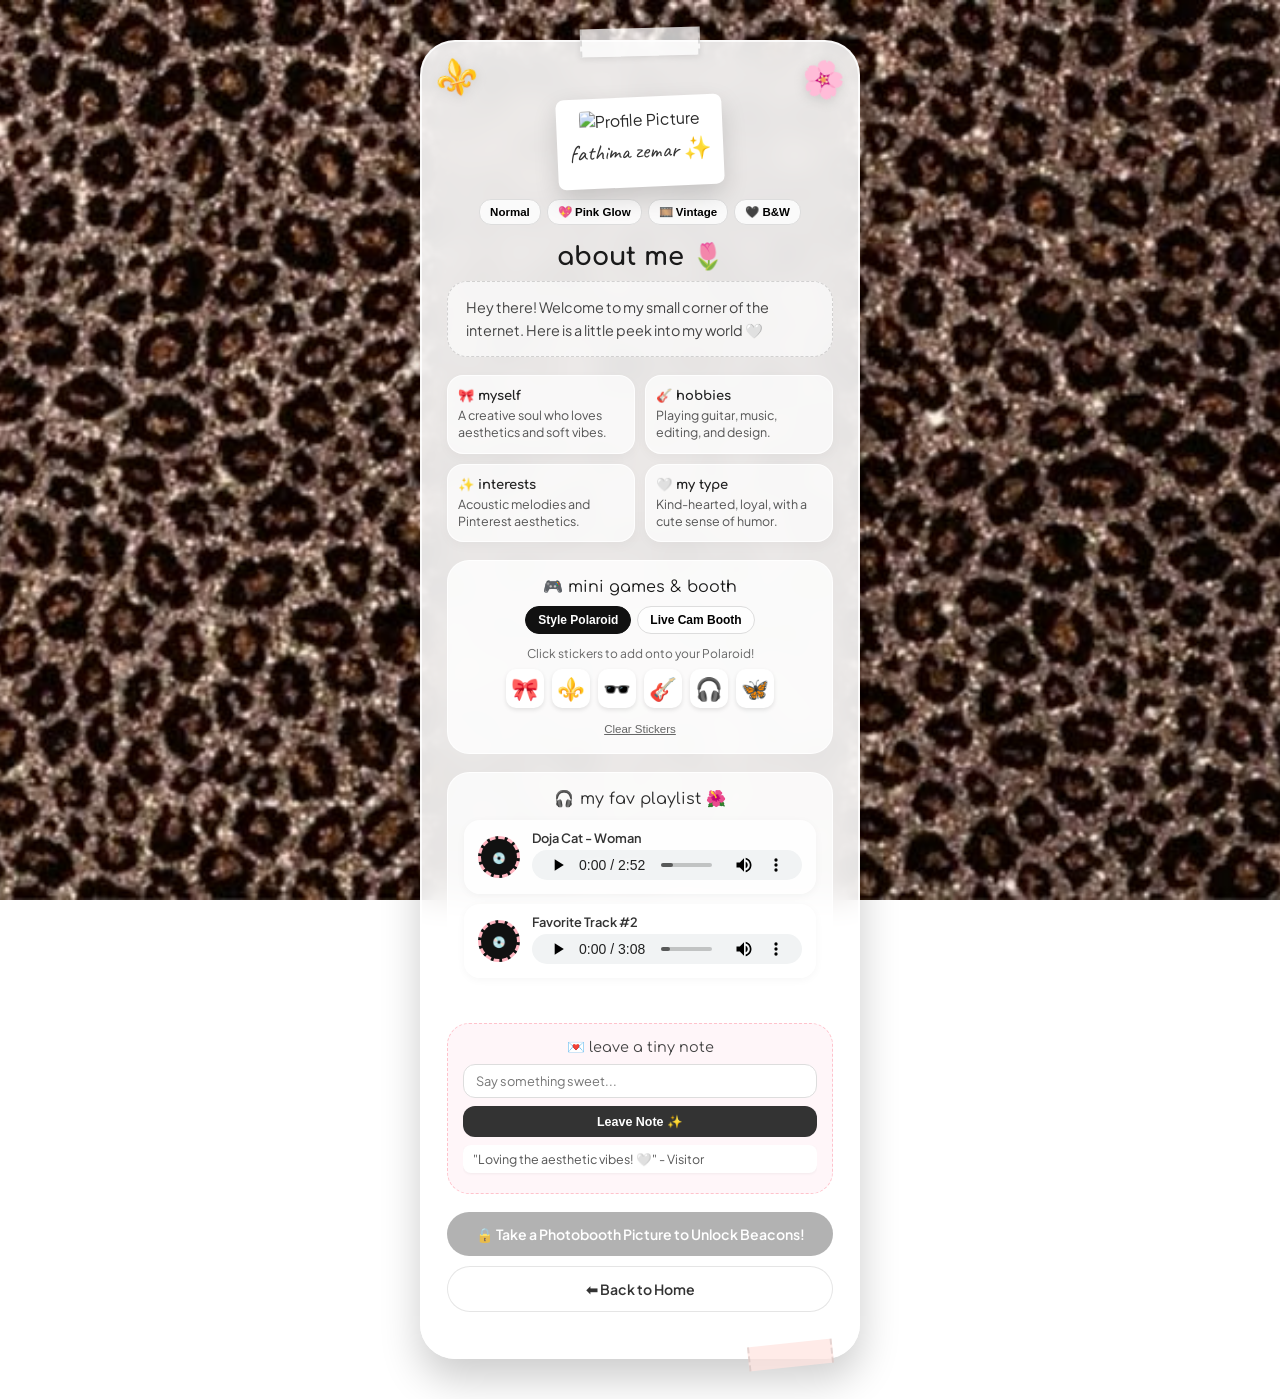
==== about.html @ 919bae2e "Update about.html" ====
<!DOCTYPE html>
<html lang="en">
<head>
  <meta charset="UTF-8">
  <meta name="viewport" content="width=device-width, initial-scale=1.0">
  <title>About Me - Fathima Zemar</title>
  <link rel="preconnect" href="https://fonts.googleapis.com">
  <link rel="preconnect" href="https://fonts.gstatic.com" crossorigin>
  <link href="https://fonts.googleapis.com/css2?family=Caveat:wght@600&family=Comfortaa:wght@700&family=Plus+Jakarta+Sans:wght@400;600&display=swap" rel="stylesheet">
  <style>
    * {
      box-sizing: border-box;
      margin: 0;
      padding: 0;
    }

    body {
      font-family: 'Plus Jakarta Sans', sans-serif;
      background: url('_3.jpg') no-repeat center center fixed;
      background-size: cover;
      color: #2b2b2b;
      display: flex;
      justify-content: center;
      align-items: center;
      min-height: 100vh;
      padding: 40px 20px;
    }

    /* Main Glass Card */
    .card {
      position: relative;
      background: rgba(255, 255, 255, 0.88);
      backdrop-filter: blur(16px);
      -webkit-backdrop-filter: blur(16px);
      padding: 45px 25px 35px;
      border-radius: 35px;
      max-width: 440px;
      width: 100%;
      border: 2px solid rgba(255, 255, 255, 0.8);
      box-shadow: 0 20px 40px rgba(0, 0, 0, 0.2);
      text-align: center;
    }

    /* Washi Tape Stickers */
    .tape-top {
      position: absolute;
      top: -14px;
      left: 50%;
      transform: translateX(-50%) rotate(-1.5deg);
      width: 120px;
      height: 28px;
      background: rgba(255, 255, 255, 0.75);
      border-left: 2px dashed rgba(0,0,0,0.12);
      border-right: 2px dashed rgba(0,0,0,0.12);
      box-shadow: 0 2px 6px rgba(0,0,0,0.08);
      z-index: 5;
    }

    .tape-corner {
      position: absolute;
      bottom: -10px;
      right: 25px;
      width: 85px;
      height: 24px;
      background: rgba(255, 228, 225, 0.75);
      transform: rotate(-6deg);
      border-left: 2px dashed rgba(0,0,0,0.1);
      border-right: 2px dashed rgba(0,0,0,0.1);
      z-index: 5;
    }

    /* Floating Lily Stickers */
    .flower-lily-topleft {
      position: absolute;
      top: 10px;
      left: 12px;
      font-size: 2.2rem;
      filter: drop-shadow(0 3px 6px rgba(0,0,0,0.12));
      transform: rotate(-15deg);
      animation: floatSlow 4s ease-in-out infinite;
    }

    .flower-lily-topright {
      position: absolute;
      top: 12px;
      right: 12px;
      font-size: 2.2rem;
      filter: drop-shadow(0 3px 6px rgba(0,0,0,0.12));
      transform: rotate(15deg);
      animation: floatSlow 4s ease-in-out infinite 2s;
    }

    @keyframes floatSlow {
      0%, 100% { transform: translateY(0) rotate(-15deg); }
      50% { transform: translateY(-5px) rotate(-10deg); }
    }

    /* Polaroid Booth Area */
    .polaroid-container {
      position: relative;
      display: inline-block;
      margin: 10px 0 12px;
    }

    .polaroid {
      background: #ffffff;
      padding: 12px 12px 22px 12px;
      border-radius: 8px;
      box-shadow: 0 10px 25px rgba(0, 0, 0, 0.15);
      transform: rotate(-2.5deg);
      display: inline-block;
      position: relative;
      user-select: none;
    }

    .polaroid img {
      width: 170px;
      height: 170px;
      object-fit: cover;
      border-radius: 4px;
      pointer-events: none;
      transition: filter 0.3s ease;
    }

    .filter-sepia img { filter: sepia(0.6) contrast(1.1); }
    .filter-pink img { filter: hue-rotate(300deg) saturate(1.4) brightness(1.05); }
    .filter-bw img { filter: grayscale(100%) contrast(1.2); }

    .polaroid-caption {
      font-family: 'Caveat', cursive;
      font-size: 1.4rem;
      color: #333;
      margin-top: 6px;
    }

    .sticker-overlay {
      position: absolute;
      font-size: 1.7rem;
      cursor: grab;
      user-select: none;
      z-index: 10;
      filter: drop-shadow(0 2px 5px rgba(0,0,0,0.2));
    }

    .booth-controls {
      display: flex;
      justify-content: center;
      gap: 6px;
      margin-bottom: 16px;
      flex-wrap: wrap;
    }

    .booth-btn {
      background: rgba(255, 255, 255, 0.8);
      border: 1px solid #ddd;
      padding: 5px 10px;
      border-radius: 12px;
      font-size: 0.72rem;
      font-weight: 600;
      cursor: pointer;
      transition: all 0.2s;
    }

    .booth-btn:hover {
      background: #fff;
      transform: translateY(-1px);
    }

    h1 {
      font-family: 'Comfortaa', cursive;
      font-size: 1.6rem;
      margin-bottom: 10px;
      color: #1a1a1a;
    }

    .letter-text {
      font-size: 0.9rem;
      line-height: 1.6;
      color: #444;
      background: rgba(255, 255, 255, 0.6);
      padding: 14px 18px;
      border-radius: 20px;
      margin-bottom: 18px;
      text-align: left;
      border: 1px dashed rgba(0, 0, 0, 0.15);
    }

    /* Personal Info Grid */
    .info-grid {
      display: grid;
      grid-template-columns: 1fr 1fr;
      gap: 10px;
      margin-bottom: 18px;
    }

    .info-box {
      background: rgba(255, 255, 255, 0.7);
      padding: 12px 10px;
      border-radius: 16px;
      border: 1px solid rgba(255, 255, 255, 0.9);
      text-align: left;
      box-shadow: 0 4px 12px rgba(0,0,0,0.03);
    }

    .info-box h3 {
      font-family: 'Comfortaa', cursive;
      font-size: 0.82rem;
      color: #222;
      margin-bottom: 4px;
    }

    .info-box p {
      font-size: 0.78rem;
      color: #555;
      line-height: 1.35;
    }

    /* Games Dashboard */
    .games-section {
      background: rgba(255, 255, 255, 0.8);
      padding: 16px;
      border-radius: 22px;
      border: 1px solid rgba(255, 255, 255, 0.9);
      margin-bottom: 18px;
    }

    .games-title {
      font-family: 'Comfortaa', cursive;
      font-size: 1rem;
      margin-bottom: 10px;
      color: #1a1a1a;
    }

    .tab-buttons {
      display: flex;
      justify-content: center;
      gap: 6px;
      margin-bottom: 12px;
    }

    .tab-btn {
      background: rgba(255, 255, 255, 0.9);
      border: 1px solid #ddd;
      padding: 6px 12px;
      border-radius: 18px;
      font-size: 0.75rem;
      font-weight: 600;
      cursor: pointer;
    }

    .tab-btn.active {
      background: #111;
      color: #fff;
      border-color: #111;
    }

    .game-tab {
      display: none;
    }

    .game-tab.active {
      display: block;
    }

    .sticker-palette {
      display: flex;
      justify-content: center;
      gap: 8px;
      flex-wrap: wrap;
      margin-bottom: 8px;
    }

    .palette-item {
      font-size: 1.4rem;
      background: #fff;
      padding: 5px;
      border-radius: 10px;
      cursor: pointer;
      box-shadow: 0 2px 4px rgba(0,0,0,0.1);
      transition: transform 0.2s;
    }

    .palette-item:hover { transform: scale(1.15); }

    .reset-btn {
      background: none;
      border: none;
      font-size: 0.72rem;
      color: #666;
      text-decoration: underline;
      cursor: pointer;
    }

    /* Live Photobooth Styles */
    .photobooth-box {
      text-align: center;
    }

    .camera-preview {
      width: 100%;
      max-width: 220px;
      height: 160px;
      background: #111;
      border-radius: 12px;
      object-fit: cover;
      margin: 0 auto 8px;
      display: block;
      transform: scaleX(-1); /* Mirror view */
    }

    .booth-action-btn {
      background: #111;
      color: #fff;
      border: none;
      padding: 6px 14px;
      border-radius: 15px;
      font-size: 0.75rem;
      font-weight: 600;
      cursor: pointer;
      margin-top: 4px;
      box-shadow: 0 2px 6px rgba(0,0,0,0.15);
    }

    .booth-action-btn:hover {
      background: #333;
    }

    /* Custom Spinning Vinyl Music Player */
    .music-section {
      background: rgba(255, 255, 255, 0.78);
      padding: 16px;
      border-radius: 22px;
      border: 1px solid rgba(255, 255, 255, 0.9);
      margin-bottom: 18px;
    }

    .music-header {
      font-family: 'Comfortaa', cursive;
      font-size: 1rem;
      margin-bottom: 12px;
      display: flex;
      align-items: center;
      justify-content: center;
      gap: 6px;
    }

    .player-card {
      display: flex;
      align-items: center;
      gap: 12px;
      background: rgba(255, 255, 255, 0.9);
      padding: 10px 14px;
      border-radius: 16px;
      margin-bottom: 10px;
      box-shadow: 0 2px 8px rgba(0,0,0,0.04);
    }

    .vinyl {
      width: 42px;
      height: 42px;
      background: #111;
      border-radius: 50%;
      border: 3px dashed #ffb6c1;
      display: flex;
      align-items: center;
      justify-content: center;
      font-size: 0.7rem;
      color: #fff;
      flex-shrink: 0;
    }

    .vinyl.spinning {
      animation: spinVinyl 3s linear infinite;
    }

    @keyframes spinVinyl {
      from { transform: rotate(0deg); }
      to { transform: rotate(360deg); }
    }

    .track-info {
      text-align: left;
      flex-grow: 1;
      overflow: hidden;
    }

    .track-info p {
      font-size: 0.8rem;
      font-weight: 600;
      color: #333;
      white-space: nowrap;
      overflow: hidden;
      text-overflow: ellipsis;
      margin-bottom: 4px;
    }

    audio {
      width: 100%;
      height: 30px;
    }

    /* Guestbook Section */
    .guestbook-section {
      background: rgba(255, 240, 245, 0.6);
      padding: 15px;
      border-radius: 22px;
      border: 1px dashed rgba(255, 182, 193, 0.8);
      margin-bottom: 18px;
      text-align: left;
    }

    .guestbook-title {
      font-family: 'Comfortaa', cursive;
      font-size: 0.9rem;
      margin-bottom: 8px;
      text-align: center;
      color: #444;
    }

    .guestbook-input {
      width: 100%;
      padding: 8px 12px;
      border-radius: 12px;
      border: 1px solid #ddd;
      font-family: 'Plus Jakarta Sans', sans-serif;
      font-size: 0.8rem;
      margin-bottom: 8px;
      background: #fff;
      outline: none;
    }

    .guestbook-submit {
      width: 100%;
      background: #333;
      color: #fff;
      border: none;
      padding: 8px;
      border-radius: 12px;
      font-size: 0.78rem;
      font-weight: 600;
      cursor: pointer;
    }

    .notes-wall {
      max-height: 80px;
      overflow-y: auto;
      margin-top: 8px;
      font-size: 0.78rem;
      color: #555;
    }

    .note-item {
      background: #fff;
      padding: 6px 10px;
      border-radius: 8px;
      margin-bottom: 5px;
      box-shadow: 0 1px 3px rgba(0,0,0,0.05);
    }

    /* Navigation Buttons */
    .beacons-btn, .back-btn {
      display: block;
      width: 100%;
      padding: 13px;
      border-radius: 50px;
      font-weight: 600;
      text-decoration: none;
      font-size: 0.88rem;
      transition: all 0.3s ease;
      margin-bottom: 10px;
    }

    .beacons-btn.locked {
      background: #999;
      color: #fff;
      cursor: not-allowed;
      pointer-events: none;
      opacity: 0.75;
    }

    .beacons-btn.unlocked {
      background: #111;
      color: #fff;
      cursor: pointer;
      box-shadow: 0 6px 18px rgba(0,0,0,0.25);
      animation: pulseGlow 1.5s infinite alternate;
    }

    @keyframes pulseGlow {
      from { transform: scale(1); box-shadow: 0 6px 18px rgba(0,0,0,0.2); }
      to { transform: scale(1.02); box-shadow: 0 10px 25px rgba(255, 105, 180, 0.5); }
    }

    .back-btn {
      background: rgba(255, 255, 255, 0.85);
      color: #333;
      border: 1px solid rgba(0,0,0,0.1);
    }
  </style>
</head>
<body>

  <div class="card">
    <div class="tape-top"></div>
    <div class="tape-corner"></div>
    
    <span class="flower-lily-topleft">⚜️</span>
    <span class="flower-lily-topright">🌸</span>

    <!-- Polaroid Area -->
    <div class="polaroid-container" id="polaroidContainer">
      <div class="polaroid" id="polaroidFrame">
        <img src="3.jpg" alt="Profile Picture" id="profileImg">
        <div class="polaroid-caption">fathima zemar ✨</div>
      </div>
    </div>

    <!-- Photo Booth Filters -->
    <div class="booth-controls">
      <button class="booth-btn" onclick="setFilter('')">Normal</button>
      <button class="booth-btn" onclick="setFilter('filter-pink')">💖 Pink Glow</button>
      <button class="booth-btn" onclick="setFilter('filter-sepia')">🎞️ Vintage</button>
      <button class="booth-btn" onclick="setFilter('filter-bw')">🖤 B&W</button>
    </div>

    <h1>about me 🌷</h1>

    <div class="letter-text">
      <p>Hey there! Welcome to my small corner of the internet. Here is a little peek into my world 🤍</p>
    </div>

    <!-- Personal Info Grid -->
    <div class="info-grid">
      <div class="info-box">
        <h3>🎀 myself</h3>
        <p>A creative soul who loves aesthetics and soft vibes.</p>
      </div>
      <div class="info-box">
        <h3>🎸 hobbies</h3>
        <p>Playing guitar, music, editing, and design.</p>
      </div>
      <div class="info-box">
        <h3>✨ interests</h3>
        <p>Acoustic melodies and Pinterest aesthetics.</p>
      </div>
      <div class="info-box">
        <h3>🤍 my type</h3>
        <p>Kind-hearted, loyal, with a cute sense of humor.</p>
      </div>
    </div>

    <!-- Games & Interactive Corner -->
    <div class="games-section">
      <div class="games-title">🎮 mini games & booth</div>
      
      <div class="tab-buttons">
        <button class="tab-btn active" onclick="switchGame('tab1', this)">Style Polaroid</button>
        <button class="tab-btn" onclick="switchGame('tab2', this)">Live Cam Booth</button>
      </div>

      <!-- Tab 1: Sticker Decorator -->
      <div id="tab1" class="game-tab active">
        <p style="font-size:0.75rem; color:#666; margin-bottom:8px;">Click stickers to add onto your Polaroid!</p>
        <div class="sticker-palette">
          <span class="palette-item" onclick="addSticker('🎀')">🎀</span>
          <span class="palette-item" onclick="addSticker('⚜️')">⚜️</span>
          <span class="palette-item" onclick="addSticker('🕶️')">🕶️</span>
          <span class="palette-item" onclick="addSticker('🎸')">🎸</span>
          <span class="palette-item" onclick="addSticker('🎧')">🎧</span>
          <span class="palette-item" onclick="addSticker('🦋')">🦋</span>
        </div>
        <button class="reset-btn" onclick="clearStickers()">Clear Stickers</button>
      </div>

      <!-- Tab 2: Live Webcam Photo Booth (Unlocks Beacons on photo take!) -->
      <div id="tab2" class="game-tab">
        <div class="photobooth-box">
          <p style="font-size:0.75rem; color:#666; margin-bottom:6px;">Take your own photo to unlock Beacons! 📸</p>
          <video id="webcam" class="camera-preview" autoplay playsinline></video>
          <canvas id="snapshotCanvas" style="display:none;"></canvas>
          <button class="booth-action-btn" onclick="takeSnapshot()">Snap & Unlock Beacons! ✨</button>
          <p id="boothStatus" style="font-size:0.75rem; font-weight:600; color:#333; margin-top:5px;"></p>
        </div>
      </div>
    </div>

    <!-- Custom Vinyl Music Player -->
    <div class="music-section">
      <div class="music-header">
        <span>🎧</span> my fav playlist 🌺
      </div>

      <div class="player-card">
        <div class="vinyl" id="vinyl1">💿</div>
        <div class="track-info">
          <p>Doja Cat - Woman</p>
          <audio controls src="Doja Cat - Woman (Lyrics).mp3" onplay="spinRecord('vinyl1', true)" onpause="spinRecord('vinyl1', false)"></audio>
        </div>
      </div>

      <div class="player-card">
        <div class="vinyl" id="vinyl2">💿</div>
        <div class="track-info">
          <p>Favorite Track #2</p>
          <audio controls src="d61f-a7c3-4ff1-a3a3-bac43fb185ff.mp3" onplay="spinRecord('vinyl2', true)" onpause="spinRecord('vinyl2', false)"></audio>
        </div>
      </div>
    </div>

    <!-- Guestbook Note Wall -->
    <div class="guestbook-section">
      <div class="guestbook-title">💌 leave a tiny note</div>
      <input type="text" id="noteInput" class="guestbook-input" placeholder="Say something sweet..." maxlength="40">
      <button class="guestbook-submit" onclick="addNote()">Leave Note ✨</button>
      <div class="notes-wall" id="notesWall">
        <div class="note-item">"Loving the aesthetic vibes! 🤍" - Visitor</div>
      </div>
    </div>

    <!-- Beacons Button (Locked) -->
    <a href="#" id="beaconsBtn" class="beacons-btn locked" onclick="checkUnlock(event)">🔒 Take a Photobooth Picture to Unlock Beacons!</a>
    <a href="index.html" class="back-btn">⬅ Back to Home</a>
  </div>

  <script>
    let isUnlocked = false;

    // Filter Switcher
    function setFilter(className) {
      const frame = document.getElementById('polaroidFrame');
      frame.className = 'polaroid ' + className;
    }

    // Tab Switcher
    function switchGame(tabId, btn) {
      document.querySelectorAll('.game-tab').forEach(tab => tab.classList.remove('active'));
      document.querySelectorAll('.tab-btn').forEach(b => b.classList.remove('active'));
      document.getElementById(tabId).classList.add('active');
      btn.classList.add('active');

      // Turn on webcam when tab2 is clicked
      if (tabId === 'tab2') {
        initWebcam();
      }
    }

    // Polaroid Stickers
    function addSticker(emoji) {
      const container = document.getElementById('polaroidContainer');
      const sticker = document.createElement('div');
      sticker.className = 'sticker-overlay';
      sticker.innerText = emoji;
      sticker.style.top = (Math.random() * 90 + 10) + 'px';
      sticker.style.left = (Math.random() * 90 + 10) + 'px';
      container.appendChild(sticker);
    }

    function clearStickers() {
      document.querySelectorAll('.sticker-overlay').forEach(el => el.remove());
    }

    // Live Webcam Initialization
    function initWebcam() {
      const video = document.getElementById('webcam');
      if (navigator.mediaDevices && navigator.mediaDevices.getUserMedia) {
        navigator.mediaDevices.getUserMedia({ video: true })
          .then(stream => {
            video.srcObject = stream;
          })
          .catch(err => {
            console.log("Webcam access denied or unavailable:", err);
            document.getElementById('boothStatus').innerText = 'Camera access blocked or unavailable.';
          });
      }
    }

    // Take Snapshot, update Polaroid picture, download image, and unlock Beacons!
    function takeSnapshot() {
      const video = document.getElementById('webcam');
      const canvas = document.getElementById('snapshotCanvas');
      
      if (!video.srcObject) {
        alert('Please allow camera access to take a picture!');
        return;
      }

      canvas.width = video.videoWidth || 320;
      canvas.height = video.videoHeight || 240;
      const ctx = canvas.getContext('2d');
      
      // Flip horizontally to match mirror preview
      ctx.translate(canvas.width, 0);
      ctx.scale(-1, 1);
      ctx.drawImage(video, 0, 0, canvas.width, canvas.height);

      const dataURL = canvas.toDataURL('image/jpeg');
      
      // Update Polaroid image
      document.getElementById('profileImg').src = dataURL;
      
      // Automatically trigger file download for user
      const downloadLink = document.createElement('a');
      downloadLink.href = dataURL;
      downloadLink.download = 'fathima-photobooth.jpg';
      downloadLink.click();

      // Unlock Beacons
      isUnlocked = true;
      document.getElementById('boothStatus').innerText = '🎉 Photo saved & Beacons unlocked! ✨';
      unlockBeacons();
    }

    function unlockBeacons() {
      const btn = document.getElementById('beaconsBtn');
      btn.href = 'https://beacons.ai/pathumahh';
      btn.target = '_blank';
      btn.classList.remove('locked');
      btn.classList.add('unlocked');
      btn.innerHTML = 'Visit My Beacons 🔗✨';
    }

    function checkUnlock(event) {
      if (!isUnlocked) {
        event.preventDefault();
        alert('🌸 Oops! Take a picture in the Live Cam Booth first to unlock my Beacons profile!');
      }
    }

    // Vinyl Record Spin Effect
    function spinRecord(vinylId, isPlaying) {
      const vinyl = document.getElementById(vinylId);
      if (isPlaying) {
        vinyl.classList.add('spinning');
      } else {
        vinyl.classList.remove('spinning');
      }
    }

    // Guestbook Note Addition
    function addNote() {
      const input = document.getElementById('noteInput');
      const text = input.value.trim();
      if (!text) return;

      const wall = document.getElementById('notesWall');
      const note = document.createElement('div');
      note.className = 'note-item';
      note.innerText = `"${text}" - Visitor`;
      wall.prepend(note);
      input.value = '';
    }
  </script>

</body>
</html>
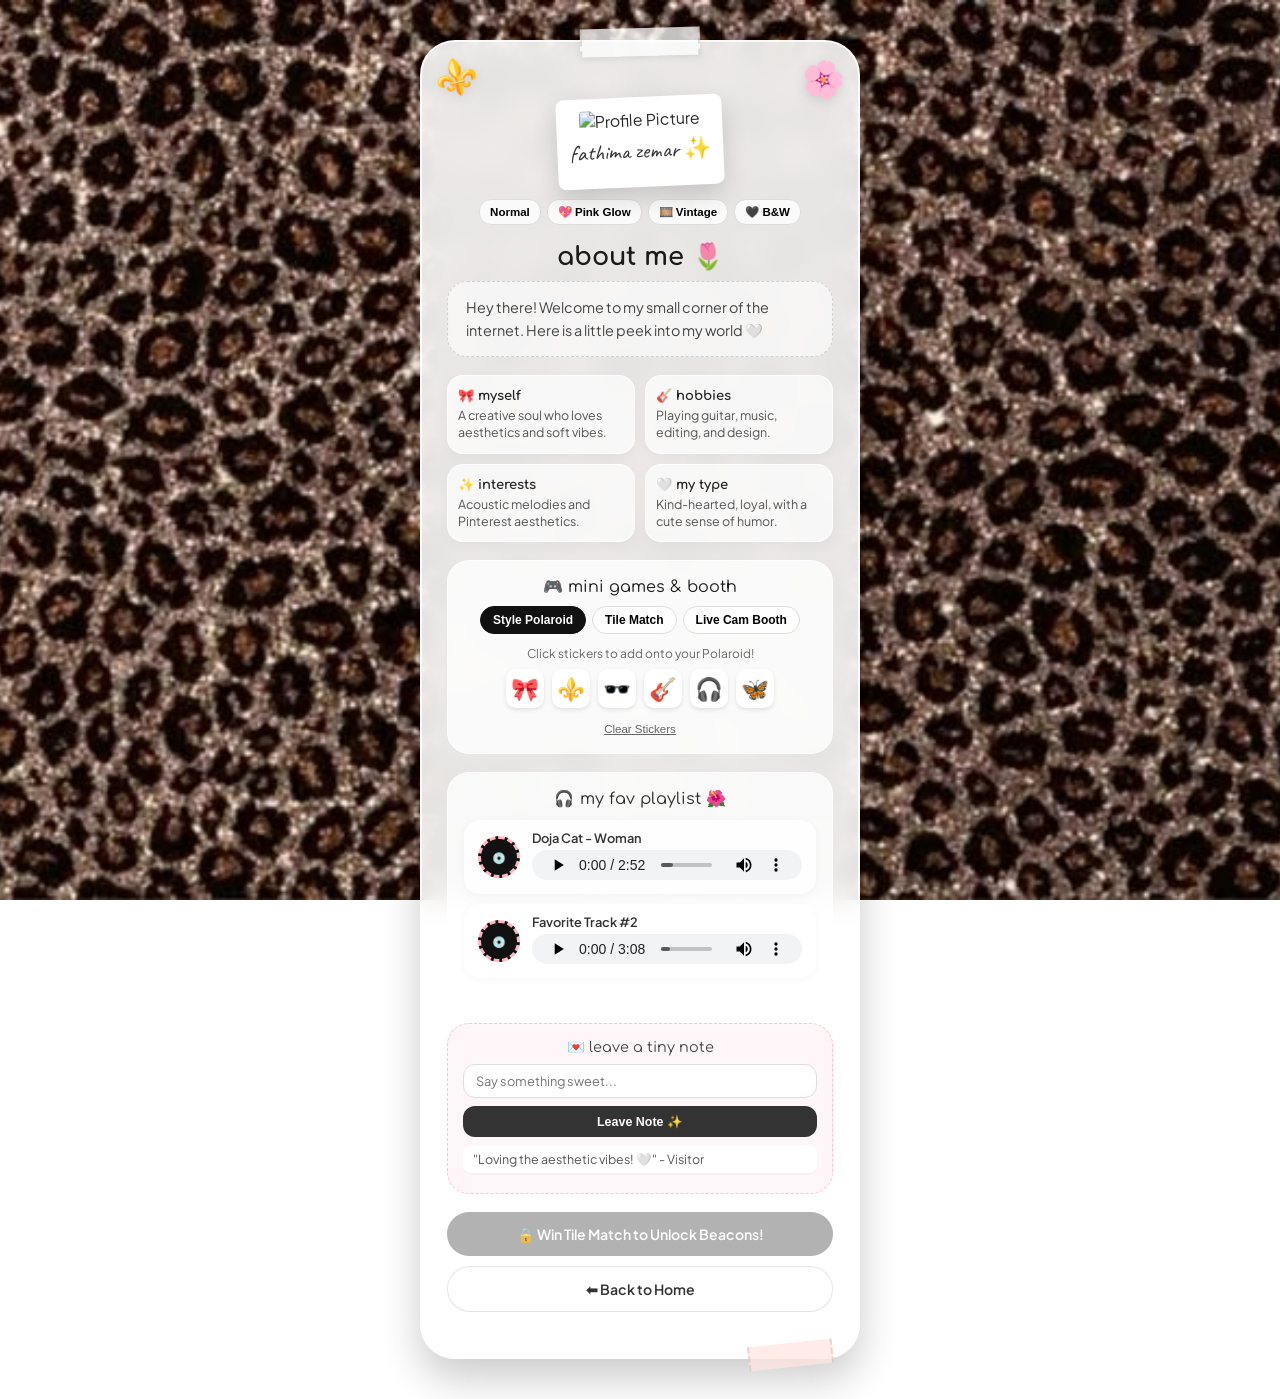
==== commit a2456bb4: "Update about.html" ====
--- a/about.html
+++ b/about.html
@@ -95,7 +95,7 @@
       50% { transform: translateY(-5px) rotate(-10deg); }
     }
 
-    /* Polaroid Booth Area */
+    /* Polaroid Area */
     .polaroid-container {
       position: relative;
       display: inline-block;
@@ -291,39 +291,60 @@
       cursor: pointer;
     }
 
-    /* Live Photobooth Styles */
+    /* Tile Match Game Grid */
+    .match-grid {
+      display: grid;
+      grid-template-columns: repeat(4, 1fr);
+      gap: 6px;
+      max-width: 240px;
+      margin: 0 auto 8px;
+    }
+
+    .tile {
+      aspect-ratio: 1;
+      background: #fff;
+      border-radius: 10px;
+      display: flex;
+      align-items: center;
+      justify-content: center;
+      font-size: 1.2rem;
+      cursor: pointer;
+      box-shadow: 0 2px 5px rgba(0,0,0,0.08);
+      user-select: none;
+    }
+
+    .tile.flipped { background: #fff0f3; }
+
+    /* Live Photobooth Styles (Optional) */
     .photobooth-box {
       text-align: center;
     }
 
     .camera-preview {
       width: 100%;
-      max-width: 220px;
-      height: 160px;
+      max-width: 200px;
+      height: 140px;
       background: #111;
       border-radius: 12px;
       object-fit: cover;
-      margin: 0 auto 8px;
+      margin: 0 auto 6px;
       display: block;
-      transform: scaleX(-1); /* Mirror view */
+      transform: scaleX(-1);
     }
 
     .booth-action-btn {
       background: #111;
       color: #fff;
       border: none;
-      padding: 6px 14px;
+      padding: 5px 12px;
       border-radius: 15px;
-      font-size: 0.75rem;
+      font-size: 0.72rem;
       font-weight: 600;
       cursor: pointer;
-      margin-top: 4px;
-      box-shadow: 0 2px 6px rgba(0,0,0,0.15);
-    }
-
-    .booth-action-btn:hover {
-      background: #333;
-    }
+      margin-top: 2px;
+    }
+
+    .booth-action-btn:hover { background: #333; }
 
     /* Custom Spinning Vinyl Music Player */
     .music-section {
@@ -515,7 +536,7 @@
       </div>
     </div>
 
-    <!-- Photo Booth Filters -->
+    <!-- Polaroid Booth Filters -->
     <div class="booth-controls">
       <button class="booth-btn" onclick="setFilter('')">Normal</button>
       <button class="booth-btn" onclick="setFilter('filter-pink')">💖 Pink Glow</button>
@@ -555,7 +576,8 @@
       
       <div class="tab-buttons">
         <button class="tab-btn active" onclick="switchGame('tab1', this)">Style Polaroid</button>
-        <button class="tab-btn" onclick="switchGame('tab2', this)">Live Cam Booth</button>
+        <button class="tab-btn" onclick="switchGame('tab2', this)">Tile Match</button>
+        <button class="tab-btn" onclick="switchGame('tab3', this)">Live Cam Booth</button>
       </div>
 
       <!-- Tab 1: Sticker Decorator -->
@@ -572,14 +594,21 @@
         <button class="reset-btn" onclick="clearStickers()">Clear Stickers</button>
       </div>
 
-      <!-- Tab 2: Live Webcam Photo Booth (Unlocks Beacons on photo take!) -->
+      <!-- Tab 2: Tile Match Game (Unlocks Beacons when won!) -->
       <div id="tab2" class="game-tab">
+        <p style="font-size:0.75rem; color:#666; margin-bottom:8px;">Win Tile Match to unlock Beacons! 🧩</p>
+        <div class="match-grid" id="matchGrid"></div>
+        <p id="gameStatus" style="font-size:0.78rem; font-weight:600; color:#333; margin-top:4px;"></p>
+      </div>
+
+      <!-- Tab 3: Live Webcam Photo Booth (Optional bonus!) -->
+      <div id="tab3" class="game-tab">
         <div class="photobooth-box">
-          <p style="font-size:0.75rem; color:#666; margin-bottom:6px;">Take your own photo to unlock Beacons! 📸</p>
+          <p style="font-size:0.75rem; color:#666; margin-bottom:6px;">Snap a photo & download it! 📸</p>
           <video id="webcam" class="camera-preview" autoplay playsinline></video>
           <canvas id="snapshotCanvas" style="display:none;"></canvas>
-          <button class="booth-action-btn" onclick="takeSnapshot()">Snap & Unlock Beacons! ✨</button>
-          <p id="boothStatus" style="font-size:0.75rem; font-weight:600; color:#333; margin-top:5px;"></p>
+          <button class="booth-action-btn" onclick="takeSnapshot()">Take & Download Photo ✨</button>
+          <p id="boothStatus" style="font-size:0.75rem; font-weight:600; color:#333; margin-top:4px;"></p>
         </div>
       </div>
     </div>
@@ -618,7 +647,7 @@
     </div>
 
     <!-- Beacons Button (Locked) -->
-    <a href="#" id="beaconsBtn" class="beacons-btn locked" onclick="checkUnlock(event)">🔒 Take a Photobooth Picture to Unlock Beacons!</a>
+    <a href="#" id="beaconsBtn" class="beacons-btn locked" onclick="checkUnlock(event)">🔒 Win Tile Match to Unlock Beacons!</a>
     <a href="index.html" class="back-btn">⬅ Back to Home</a>
   </div>
 
@@ -638,8 +667,7 @@
       document.getElementById(tabId).classList.add('active');
       btn.classList.add('active');
 
-      // Turn on webcam when tab2 is clicked
-      if (tabId === 'tab2') {
+      if (tabId === 'tab3') {
         initWebcam();
       }
     }
@@ -659,55 +687,55 @@
       document.querySelectorAll('.sticker-overlay').forEach(el => el.remove());
     }
 
-    // Live Webcam Initialization
-    function initWebcam() {
-      const video = document.getElementById('webcam');
-      if (navigator.mediaDevices && navigator.mediaDevices.getUserMedia) {
-        navigator.mediaDevices.getUserMedia({ video: true })
-          .then(stream => {
-            video.srcObject = stream;
-          })
-          .catch(err => {
-            console.log("Webcam access denied or unavailable:", err);
-            document.getElementById('boothStatus').innerText = 'Camera access blocked or unavailable.';
-          });
+    // Tile Match Game
+    const items = ['🎸', '🎸', '🌸', '🌸', '🎧', '🎧', '🦋', '🦋'];
+    let flipped = [];
+    let matched = 0;
+
+    function initMatchGame() {
+      const grid = document.getElementById('matchGrid');
+      grid.innerHTML = '';
+      flipped = [];
+      matched = 0;
+      document.getElementById('gameStatus').innerText = '';
+      
+      const shuffled = [...items].sort(() => 0.5 - Math.random());
+      shuffled.forEach((symbol) => {
+        const tile = document.createElement('div');
+        tile.className = 'tile';
+        tile.dataset.symbol = symbol;
+        tile.innerText = '✨';
+        tile.onclick = () => flipTile(tile);
+        grid.appendChild(tile);
+      });
+    }
+
+    function flipTile(tile) {
+      if (isUnlocked || tile.classList.contains('flipped') || flipped.length === 2) return;
+      
+      tile.innerText = tile.dataset.symbol;
+      tile.classList.add('flipped');
+      flipped.push(tile);
+
+      if (flipped.length === 2) {
+        if (flipped[0].dataset.symbol === flipped[1].dataset.symbol) {
+          matched += 2;
+          flipped = [];
+          if (matched === items.length) {
+            isUnlocked = true;
+            document.getElementById('gameStatus').innerText = '🎉 Unlocked! Beacons is ready! ✨';
+            unlockBeacons();
+          }
+        } else {
+          setTimeout(() => {
+            flipped.forEach(t => {
+              t.innerText = '✨';
+              t.classList.remove('flipped');
+            });
+            flipped = [];
+          }, 800);
+        }
       }
-    }
-
-    // Take Snapshot, update Polaroid picture, download image, and unlock Beacons!
-    function takeSnapshot() {
-      const video = document.getElementById('webcam');
-      const canvas = document.getElementById('snapshotCanvas');
-      
-      if (!video.srcObject) {
-        alert('Please allow camera access to take a picture!');
-        return;
-      }
-
-      canvas.width = video.videoWidth || 320;
-      canvas.height = video.videoHeight || 240;
-      const ctx = canvas.getContext('2d');
-      
-      // Flip horizontally to match mirror preview
-      ctx.translate(canvas.width, 0);
-      ctx.scale(-1, 1);
-      ctx.drawImage(video, 0, 0, canvas.width, canvas.height);
-
-      const dataURL = canvas.toDataURL('image/jpeg');
-      
-      // Update Polaroid image
-      document.getElementById('profileImg').src = dataURL;
-      
-      // Automatically trigger file download for user
-      const downloadLink = document.createElement('a');
-      downloadLink.href = dataURL;
-      downloadLink.download = 'fathima-photobooth.jpg';
-      downloadLink.click();
-
-      // Unlock Beacons
-      isUnlocked = true;
-      document.getElementById('boothStatus').innerText = '🎉 Photo saved & Beacons unlocked! ✨';
-      unlockBeacons();
     }
 
     function unlockBeacons() {
@@ -722,8 +750,46 @@
     function checkUnlock(event) {
       if (!isUnlocked) {
         event.preventDefault();
-        alert('🌸 Oops! Take a picture in the Live Cam Booth first to unlock my Beacons profile!');
+        alert('🌸 Oops! Win the Tile Match game first to unlock my Beacons profile!');
       }
+    }
+
+    // Live Webcam Initialization (Optional Booth)
+    function initWebcam() {
+      const video = document.getElementById('webcam');
+      if (navigator.mediaDevices && navigator.mediaDevices.getUserMedia) {
+        navigator.mediaDevices.getUserMedia({ video: true })
+          .then(stream => { video.srcObject = stream; })
+          .catch(err => {
+            console.log("Webcam unavailable:", err);
+            document.getElementById('boothStatus').innerText = 'Camera access blocked.';
+          });
+      }
+    }
+
+    function takeSnapshot() {
+      const video = document.getElementById('webcam');
+      const canvas = document.getElementById('snapshotCanvas');
+      if (!video.srcObject) {
+        alert('Please allow camera access first!');
+        return;
+      }
+      canvas.width = video.videoWidth || 320;
+      canvas.height = video.videoHeight || 240;
+      const ctx = canvas.getContext('2d');
+      ctx.translate(canvas.width, 0);
+      ctx.scale(-1, 1);
+      ctx.drawImage(video, 0, 0, canvas.width, canvas.height);
+
+      const dataURL = canvas.toDataURL('image/jpeg');
+      document.getElementById('profileImg').src = dataURL;
+      
+      const downloadLink = document.createElement('a');
+      downloadLink.href = dataURL;
+      downloadLink.download = 'fathima-photobooth.jpg';
+      downloadLink.click();
+
+      document.getElementById('boothStatus').innerText = '📸 Photo saved successfully! ✨';
     }
 
     // Vinyl Record Spin Effect
@@ -749,6 +815,8 @@
       wall.prepend(note);
       input.value = '';
     }
+
+    initMatchGame();
   </script>
 
 </body>
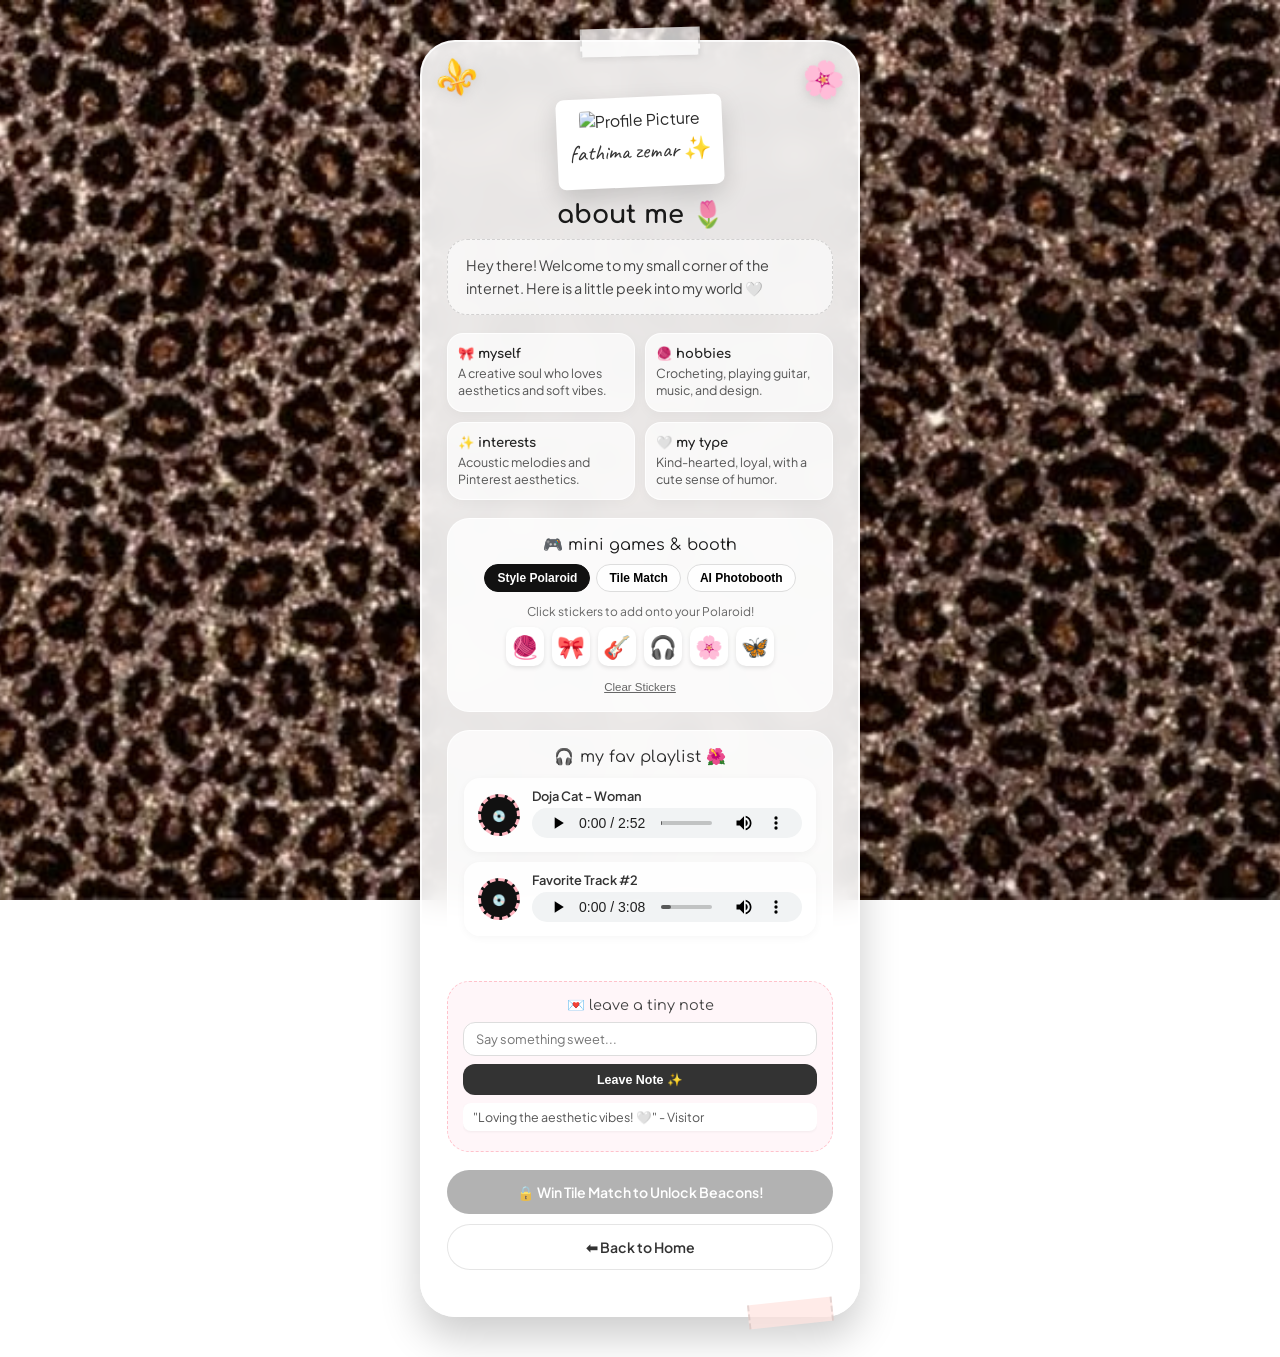
==== commit 9aea2998: "Update about.html" ====
--- a/about.html
+++ b/about.html
@@ -122,10 +122,6 @@
       transition: filter 0.3s ease;
     }
 
-    .filter-sepia img { filter: sepia(0.6) contrast(1.1); }
-    .filter-pink img { filter: hue-rotate(300deg) saturate(1.4) brightness(1.05); }
-    .filter-bw img { filter: grayscale(100%) contrast(1.2); }
-
     .polaroid-caption {
       font-family: 'Caveat', cursive;
       font-size: 1.4rem;
@@ -140,30 +136,6 @@
       user-select: none;
       z-index: 10;
       filter: drop-shadow(0 2px 5px rgba(0,0,0,0.2));
-    }
-
-    .booth-controls {
-      display: flex;
-      justify-content: center;
-      gap: 6px;
-      margin-bottom: 16px;
-      flex-wrap: wrap;
-    }
-
-    .booth-btn {
-      background: rgba(255, 255, 255, 0.8);
-      border: 1px solid #ddd;
-      padding: 5px 10px;
-      border-radius: 12px;
-      font-size: 0.72rem;
-      font-weight: 600;
-      cursor: pointer;
-      transition: all 0.2s;
-    }
-
-    .booth-btn:hover {
-      background: #fff;
-      transform: translateY(-1px);
     }
 
     h1 {
@@ -315,7 +287,7 @@
 
     .tile.flipped { background: #fff0f3; }
 
-    /* Live Photobooth Styles (Optional) */
+    /* Photobooth AI Live Styles */
     .photobooth-box {
       text-align: center;
     }
@@ -330,18 +302,48 @@
       margin: 0 auto 6px;
       display: block;
       transform: scaleX(-1);
+      transition: filter 0.3s ease;
+    }
+
+    /* Live Preview Filter Classes */
+    .cam-normal { filter: none; }
+    .cam-pink { filter: hue-rotate(300deg) saturate(1.5) brightness(1.08); }
+    .cam-vintage { filter: sepia(0.5) contrast(1.1) brightness(0.95); }
+    .cam-bw { filter: grayscale(100%) contrast(1.3); }
+
+    .ai-filter-bar {
+      display: flex;
+      justify-content: center;
+      gap: 4px;
+      margin-bottom: 8px;
+      flex-wrap: wrap;
+    }
+
+    .ai-filter-btn {
+      background: rgba(255, 255, 255, 0.9);
+      border: 1px solid #ddd;
+      padding: 4px 8px;
+      border-radius: 10px;
+      font-size: 0.68rem;
+      font-weight: 600;
+      cursor: pointer;
+    }
+
+    .ai-filter-btn.active-filter {
+      background: #ffb6c1;
+      border-color: #ff69b4;
+      color: #111;
     }
 
     .booth-action-btn {
       background: #111;
       color: #fff;
       border: none;
-      padding: 5px 12px;
+      padding: 6px 14px;
       border-radius: 15px;
-      font-size: 0.72rem;
+      font-size: 0.75rem;
       font-weight: 600;
       cursor: pointer;
-      margin-top: 2px;
     }
 
     .booth-action-btn:hover { background: #333; }
@@ -536,14 +538,6 @@
       </div>
     </div>
 
-    <!-- Polaroid Booth Filters -->
-    <div class="booth-controls">
-      <button class="booth-btn" onclick="setFilter('')">Normal</button>
-      <button class="booth-btn" onclick="setFilter('filter-pink')">💖 Pink Glow</button>
-      <button class="booth-btn" onclick="setFilter('filter-sepia')">🎞️ Vintage</button>
-      <button class="booth-btn" onclick="setFilter('filter-bw')">🖤 B&W</button>
-    </div>
-
     <h1>about me 🌷</h1>
 
     <div class="letter-text">
@@ -557,8 +551,8 @@
         <p>A creative soul who loves aesthetics and soft vibes.</p>
       </div>
       <div class="info-box">
-        <h3>🎸 hobbies</h3>
-        <p>Playing guitar, music, editing, and design.</p>
+        <h3>🧶 hobbies</h3>
+        <p>Crocheting, playing guitar, music, and design.</p>
       </div>
       <div class="info-box">
         <h3>✨ interests</h3>
@@ -577,18 +571,18 @@
       <div class="tab-buttons">
         <button class="tab-btn active" onclick="switchGame('tab1', this)">Style Polaroid</button>
         <button class="tab-btn" onclick="switchGame('tab2', this)">Tile Match</button>
-        <button class="tab-btn" onclick="switchGame('tab3', this)">Live Cam Booth</button>
+        <button class="tab-btn" onclick="switchGame('tab3', this)">AI Photobooth</button>
       </div>
 
       <!-- Tab 1: Sticker Decorator -->
       <div id="tab1" class="game-tab active">
         <p style="font-size:0.75rem; color:#666; margin-bottom:8px;">Click stickers to add onto your Polaroid!</p>
         <div class="sticker-palette">
+          <span class="palette-item" onclick="addSticker('🧶')">🧶</span>
           <span class="palette-item" onclick="addSticker('🎀')">🎀</span>
-          <span class="palette-item" onclick="addSticker('⚜️')">⚜️</span>
-          <span class="palette-item" onclick="addSticker('🕶️')">🕶️</span>
           <span class="palette-item" onclick="addSticker('🎸')">🎸</span>
           <span class="palette-item" onclick="addSticker('🎧')">🎧</span>
+          <span class="palette-item" onclick="addSticker('🌸')">🌸</span>
           <span class="palette-item" onclick="addSticker('🦋')">🦋</span>
         </div>
         <button class="reset-btn" onclick="clearStickers()">Clear Stickers</button>
@@ -601,13 +595,22 @@
         <p id="gameStatus" style="font-size:0.78rem; font-weight:600; color:#333; margin-top:4px;"></p>
       </div>
 
-      <!-- Tab 3: Live Webcam Photo Booth (Optional bonus!) -->
+      <!-- Tab 3: Photobooth AI with Filters & Download -->
       <div id="tab3" class="game-tab">
         <div class="photobooth-box">
-          <p style="font-size:0.75rem; color:#666; margin-bottom:6px;">Snap a photo & download it! 📸</p>
-          <video id="webcam" class="camera-preview" autoplay playsinline></video>
+          <p style="font-size:0.75rem; color:#666; margin-bottom:6px;">Choose filter, snap & download! ✨</p>
+          
+          <!-- AI Filter Selection Bar -->
+          <div class="ai-filter-bar">
+            <button class="ai-filter-btn active-filter" id="btn-normal" onclick="setCamFilter('normal', this)">Normal</button>
+            <button class="ai-filter-btn" id="btn-pink" onclick="setCamFilter('pink', this)">💖 Pink</button>
+            <button class="ai-filter-btn" id="btn-vintage" onclick="setCamFilter('vintage', this)">🎞️ Vintage</button>
+            <button class="ai-filter-btn" id="btn-bw" onclick="setCamFilter('bw', this)">🖤 B&W</button>
+          </div>
+
+          <video id="webcam" class="camera-preview cam-normal" autoplay playsinline></video>
           <canvas id="snapshotCanvas" style="display:none;"></canvas>
-          <button class="booth-action-btn" onclick="takeSnapshot()">Take & Download Photo ✨</button>
+          <button class="booth-action-btn" onclick="takeSnapshot()">Snap & Download 📸</button>
           <p id="boothStatus" style="font-size:0.75rem; font-weight:600; color:#333; margin-top:4px;"></p>
         </div>
       </div>
@@ -653,12 +656,7 @@
 
   <script>
     let isUnlocked = false;
-
-    // Filter Switcher
-    function setFilter(className) {
-      const frame = document.getElementById('polaroidFrame');
-      frame.className = 'polaroid ' + className;
-    }
+    let currentFilter = 'normal';
 
     // Tab Switcher
     function switchGame(tabId, btn) {
@@ -688,7 +686,7 @@
     }
 
     // Tile Match Game
-    const items = ['🎸', '🎸', '🌸', '🌸', '🎧', '🎧', '🦋', '🦋'];
+    const items = ['🎸', '🎸', '🧶', '🧶', '🎧', '🎧', '🦋', '🦋'];
     let flipped = [];
     let matched = 0;
 
@@ -754,7 +752,7 @@
       }
     }
 
-    // Live Webcam Initialization (Optional Booth)
+    // Live Webcam & AI Filter Control
     function initWebcam() {
       const video = document.getElementById('webcam');
       if (navigator.mediaDevices && navigator.mediaDevices.getUserMedia) {
@@ -767,6 +765,15 @@
       }
     }
 
+    function setCamFilter(filterName, btn) {
+      currentFilter = filterName;
+      const video = document.getElementById('webcam');
+      video.className = 'camera-preview cam-' + filterName;
+
+      document.querySelectorAll('.ai-filter-btn').forEach(b => b.classList.remove('active-filter'));
+      btn.classList.add('active-filter');
+    }
+
     function takeSnapshot() {
       const video = document.getElementById('webcam');
       const canvas = document.getElementById('snapshotCanvas');
@@ -777,6 +784,18 @@
       canvas.width = video.videoWidth || 320;
       canvas.height = video.videoHeight || 240;
       const ctx = canvas.getContext('2d');
+
+      // Apply Filter Styles directly to Canvas rendering
+      if (currentFilter === 'pink') {
+        ctx.filter = 'hue-rotate(300deg) saturate(1.5) brightness(1.08)';
+      } else if (currentFilter === 'vintage') {
+        ctx.filter = 'sepia(0.5) contrast(1.1) brightness(0.95)';
+      } else if (currentFilter === 'bw') {
+        ctx.filter = 'grayscale(100%) contrast(1.3)';
+      } else {
+        ctx.filter = 'none';
+      }
+
       ctx.translate(canvas.width, 0);
       ctx.scale(-1, 1);
       ctx.drawImage(video, 0, 0, canvas.width, canvas.height);
@@ -786,10 +805,10 @@
       
       const downloadLink = document.createElement('a');
       downloadLink.href = dataURL;
-      downloadLink.download = 'fathima-photobooth.jpg';
+      downloadLink.download = `fathima-photobooth-${currentFilter}.jpg`;
       downloadLink.click();
 
-      document.getElementById('boothStatus').innerText = '📸 Photo saved successfully! ✨';
+      document.getElementById('boothStatus').innerText = '📸 Filtered photo saved successfully! ✨';
     }
 
     // Vinyl Record Spin Effect
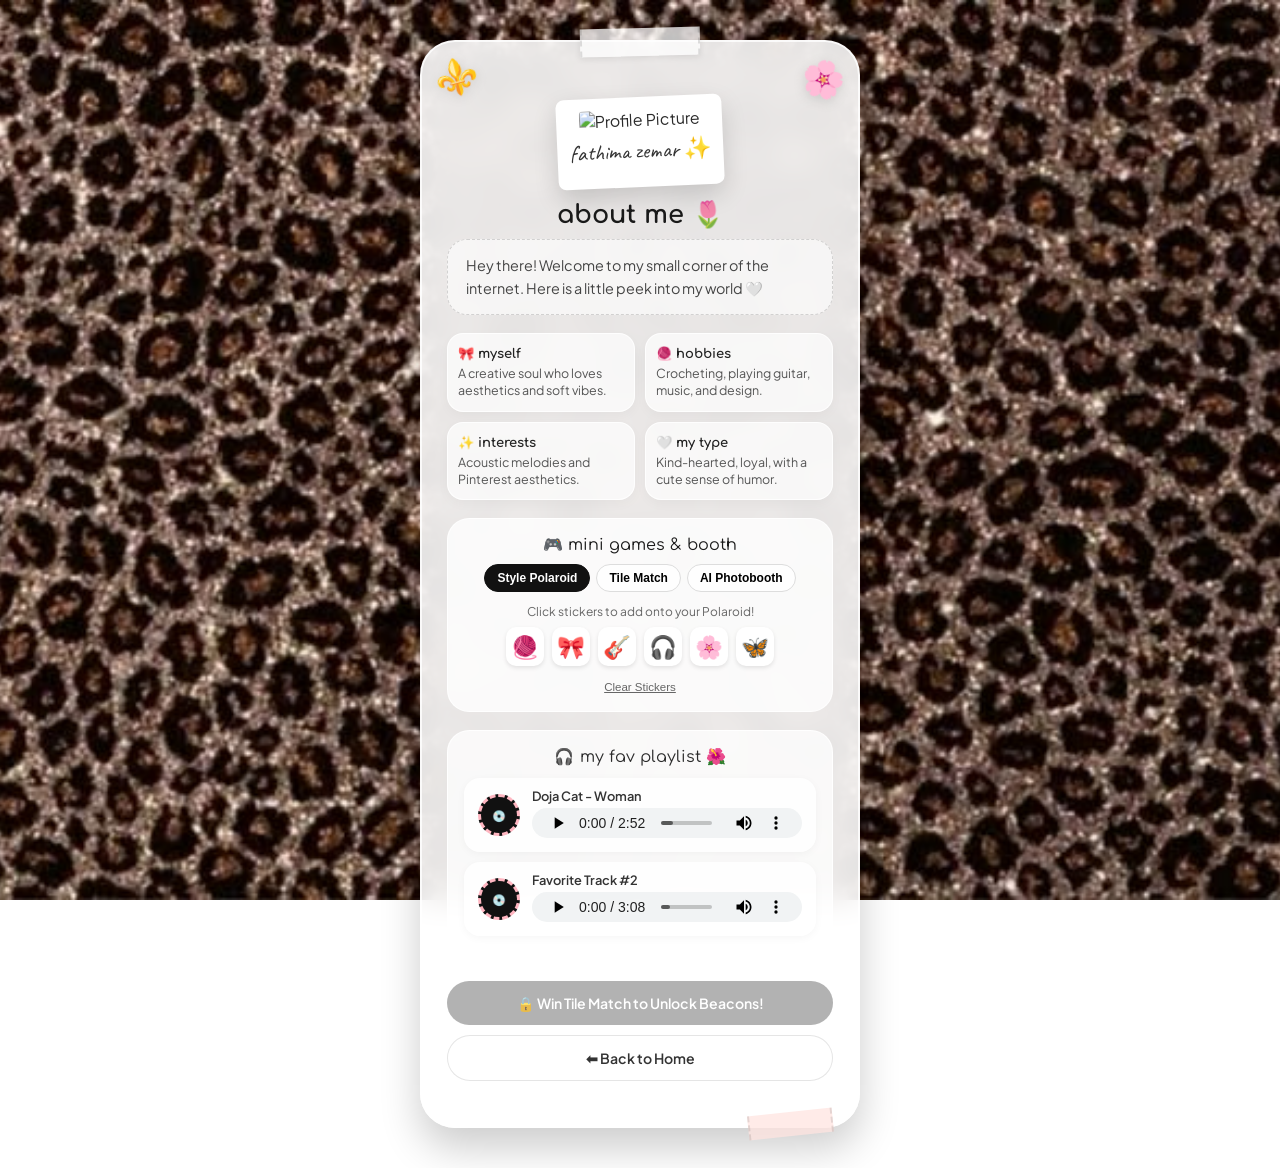
==== commit 2e5428d9: "Update about.html" ====
--- a/about.html
+++ b/about.html
@@ -639,15 +639,6 @@
       </div>
     </div>
 
-    <!-- Guestbook Note Wall -->
-    <div class="guestbook-section">
-      <div class="guestbook-title">💌 leave a tiny note</div>
-      <input type="text" id="noteInput" class="guestbook-input" placeholder="Say something sweet..." maxlength="40">
-      <button class="guestbook-submit" onclick="addNote()">Leave Note ✨</button>
-      <div class="notes-wall" id="notesWall">
-        <div class="note-item">"Loving the aesthetic vibes! 🤍" - Visitor</div>
-      </div>
-    </div>
 
     <!-- Beacons Button (Locked) -->
     <a href="#" id="beaconsBtn" class="beacons-btn locked" onclick="checkUnlock(event)">🔒 Win Tile Match to Unlock Beacons!</a>
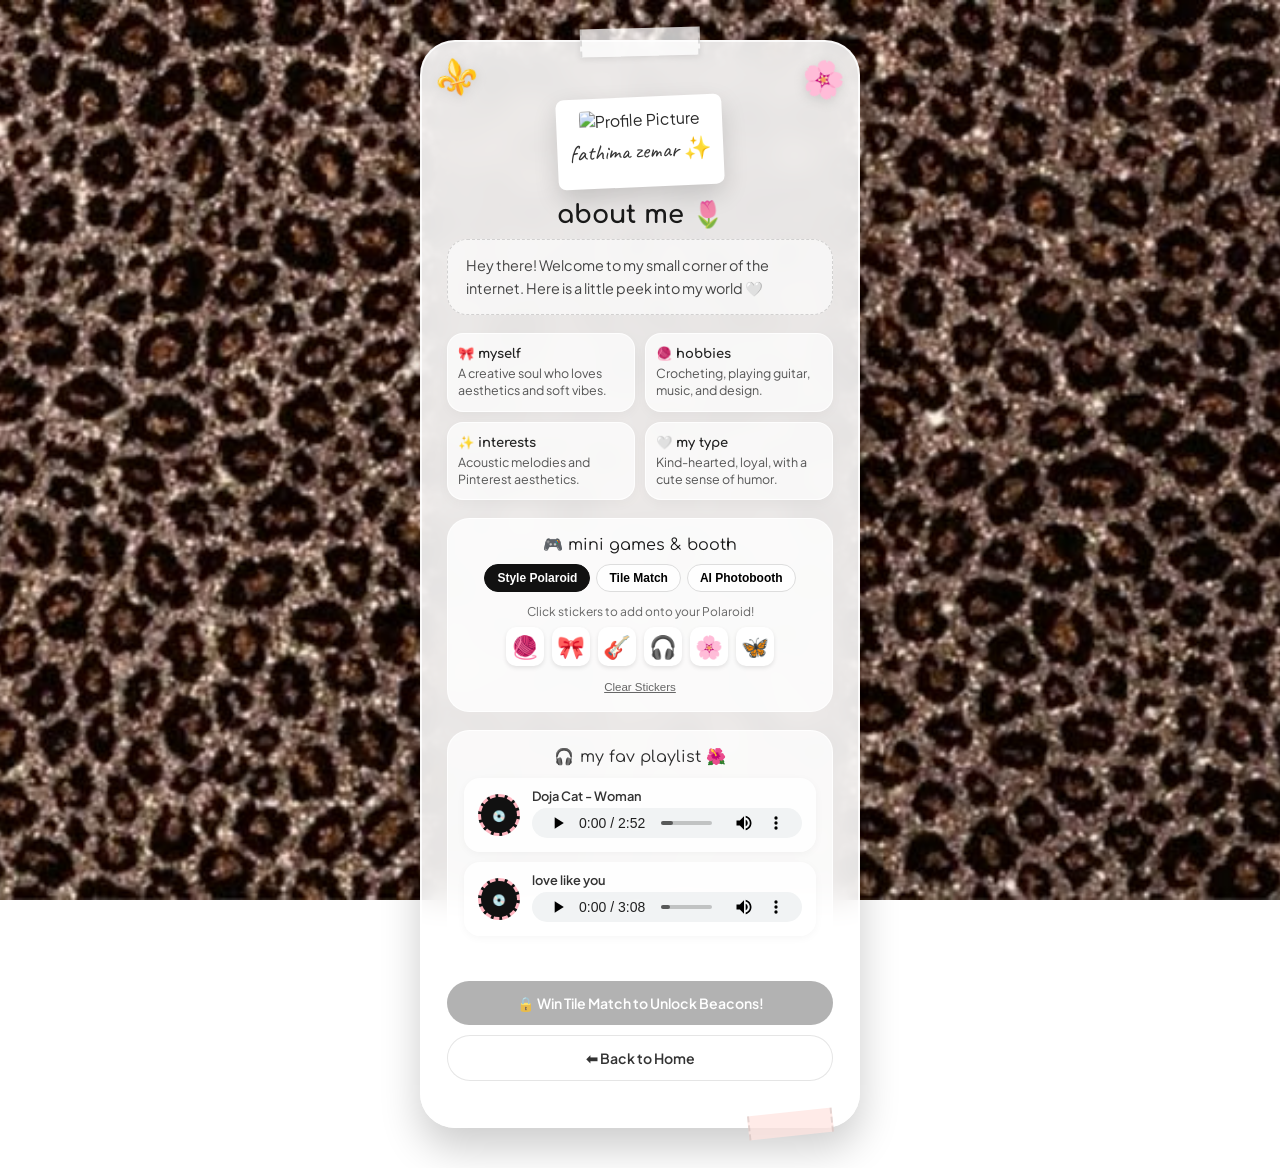
==== commit 3e5d68da: "Update about.html" ====
--- a/about.html
+++ b/about.html
@@ -633,7 +633,7 @@
       <div class="player-card">
         <div class="vinyl" id="vinyl2">💿</div>
         <div class="track-info">
-          <p>Favorite Track #2</p>
+          <p>love like you</p>
           <audio controls src="d61f-a7c3-4ff1-a3a3-bac43fb185ff.mp3" onplay="spinRecord('vinyl2', true)" onpause="spinRecord('vinyl2', false)"></audio>
         </div>
       </div>
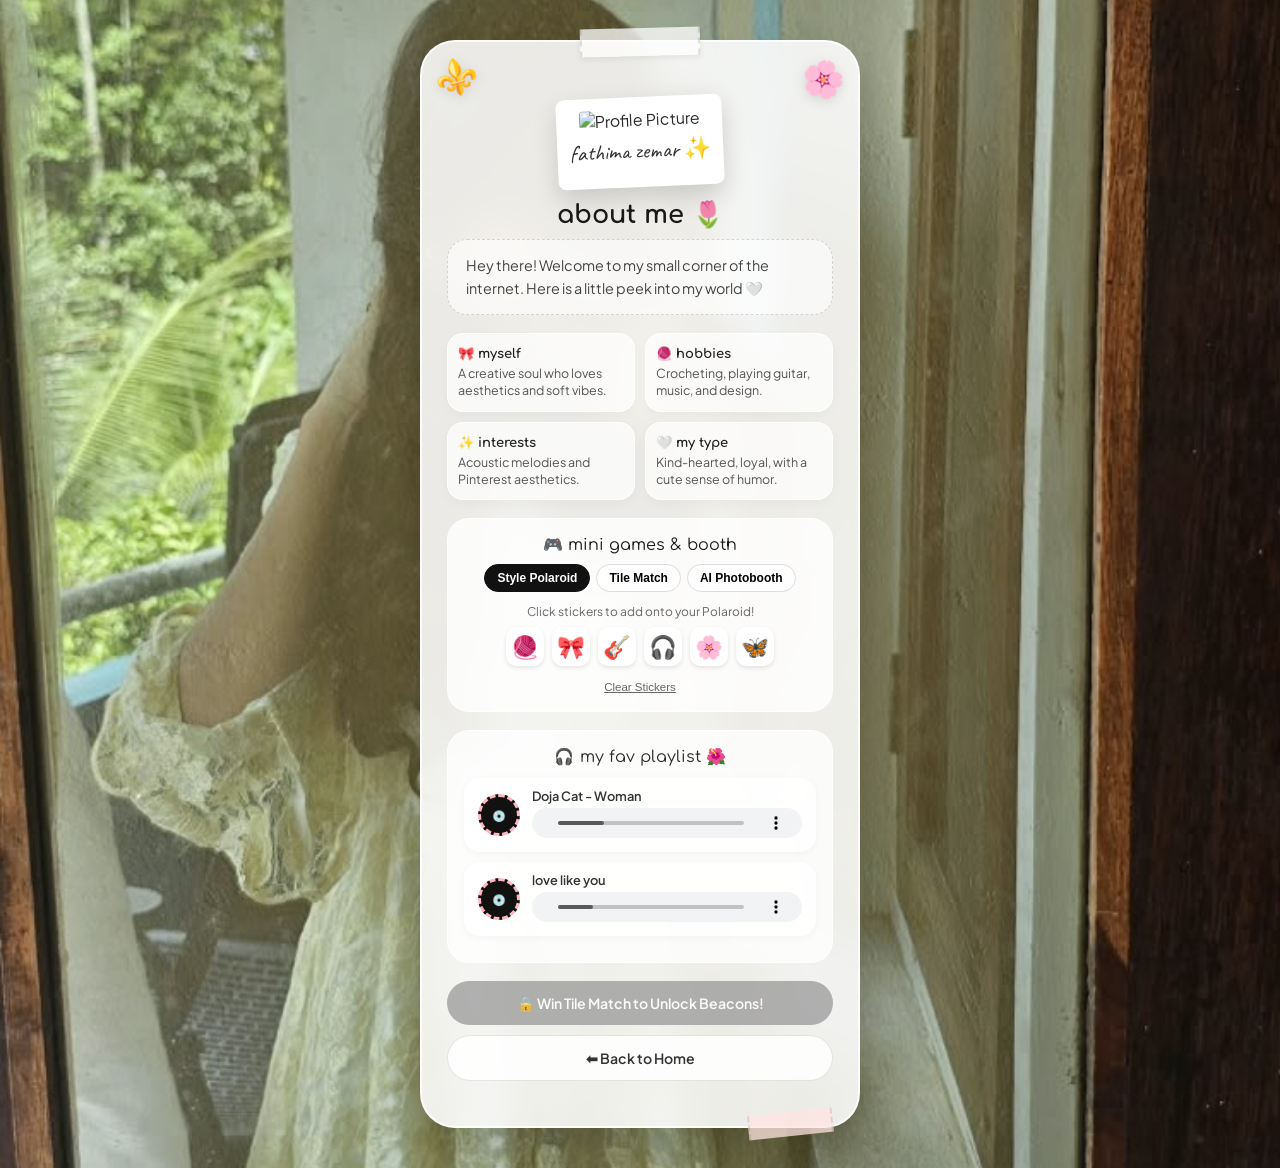
==== commit 41c6aff9: "Update about.html" ====
--- a/about.html
+++ b/about.html
@@ -16,7 +16,7 @@
 
     body {
       font-family: 'Plus Jakarta Sans', sans-serif;
-      background: url('_3.jpg') no-repeat center center fixed;
+      background: url('myself.jpeg') no-repeat center center fixed;
       background-size: cover;
       color: #2b2b2b;
       display: flex;
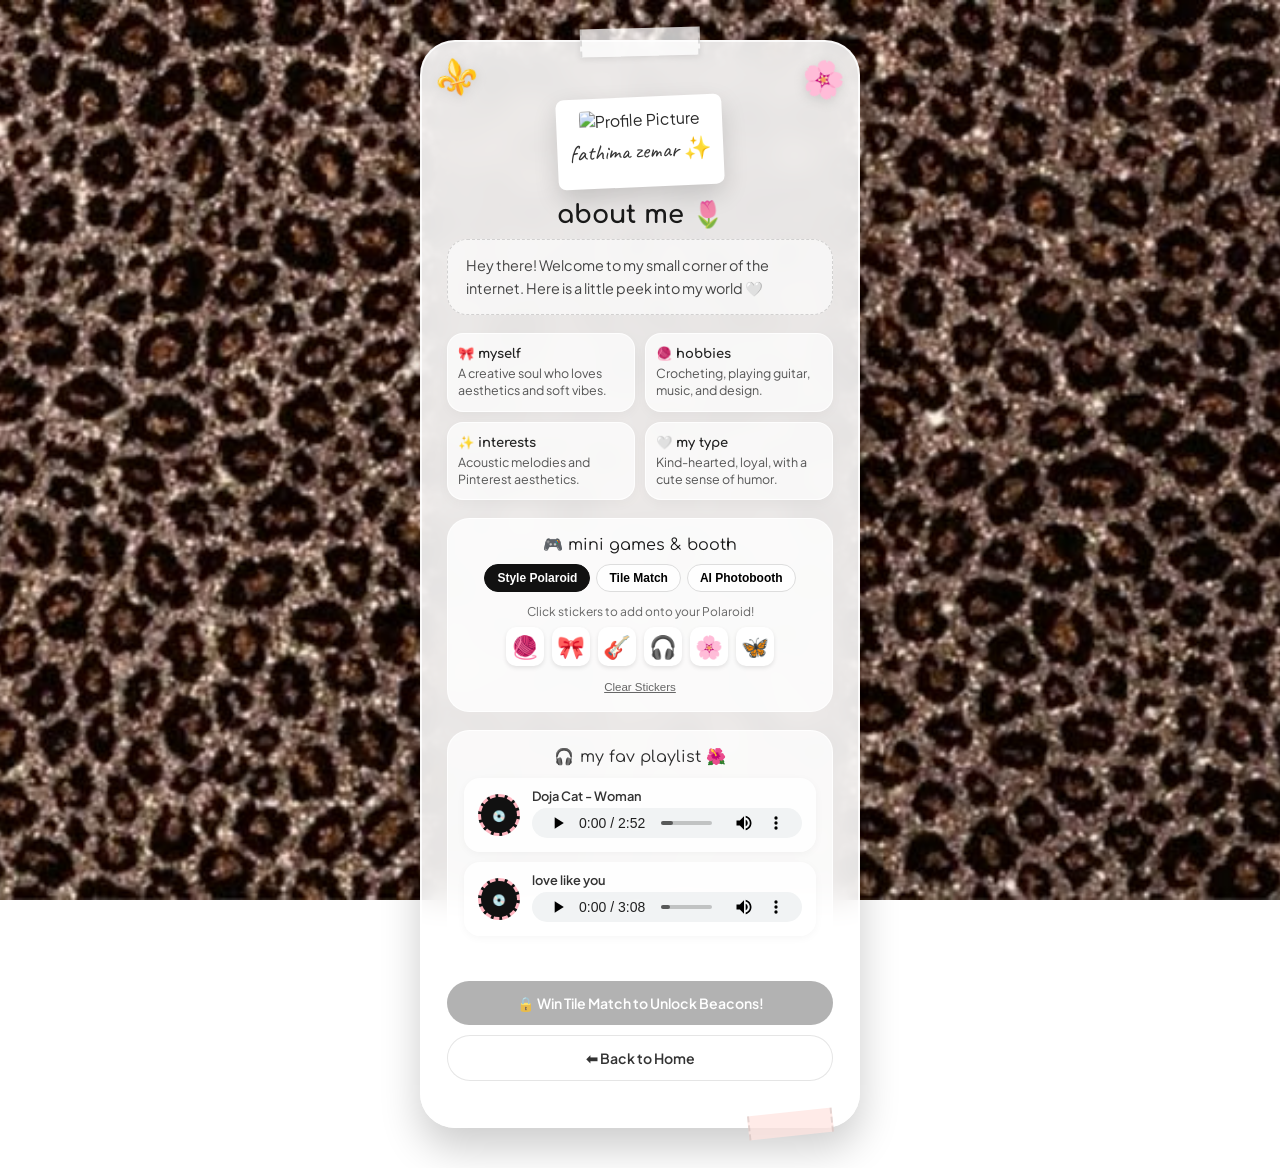
==== commit b3b147a3: "Update about.html" ====
--- a/about.html
+++ b/about.html
@@ -16,7 +16,7 @@
 
     body {
       font-family: 'Plus Jakarta Sans', sans-serif;
-      background: url('myself.jpeg') no-repeat center center fixed;
+      background: url('_3.jpg') no-repeat center center fixed;
       background-size: cover;
       color: #2b2b2b;
       display: flex;
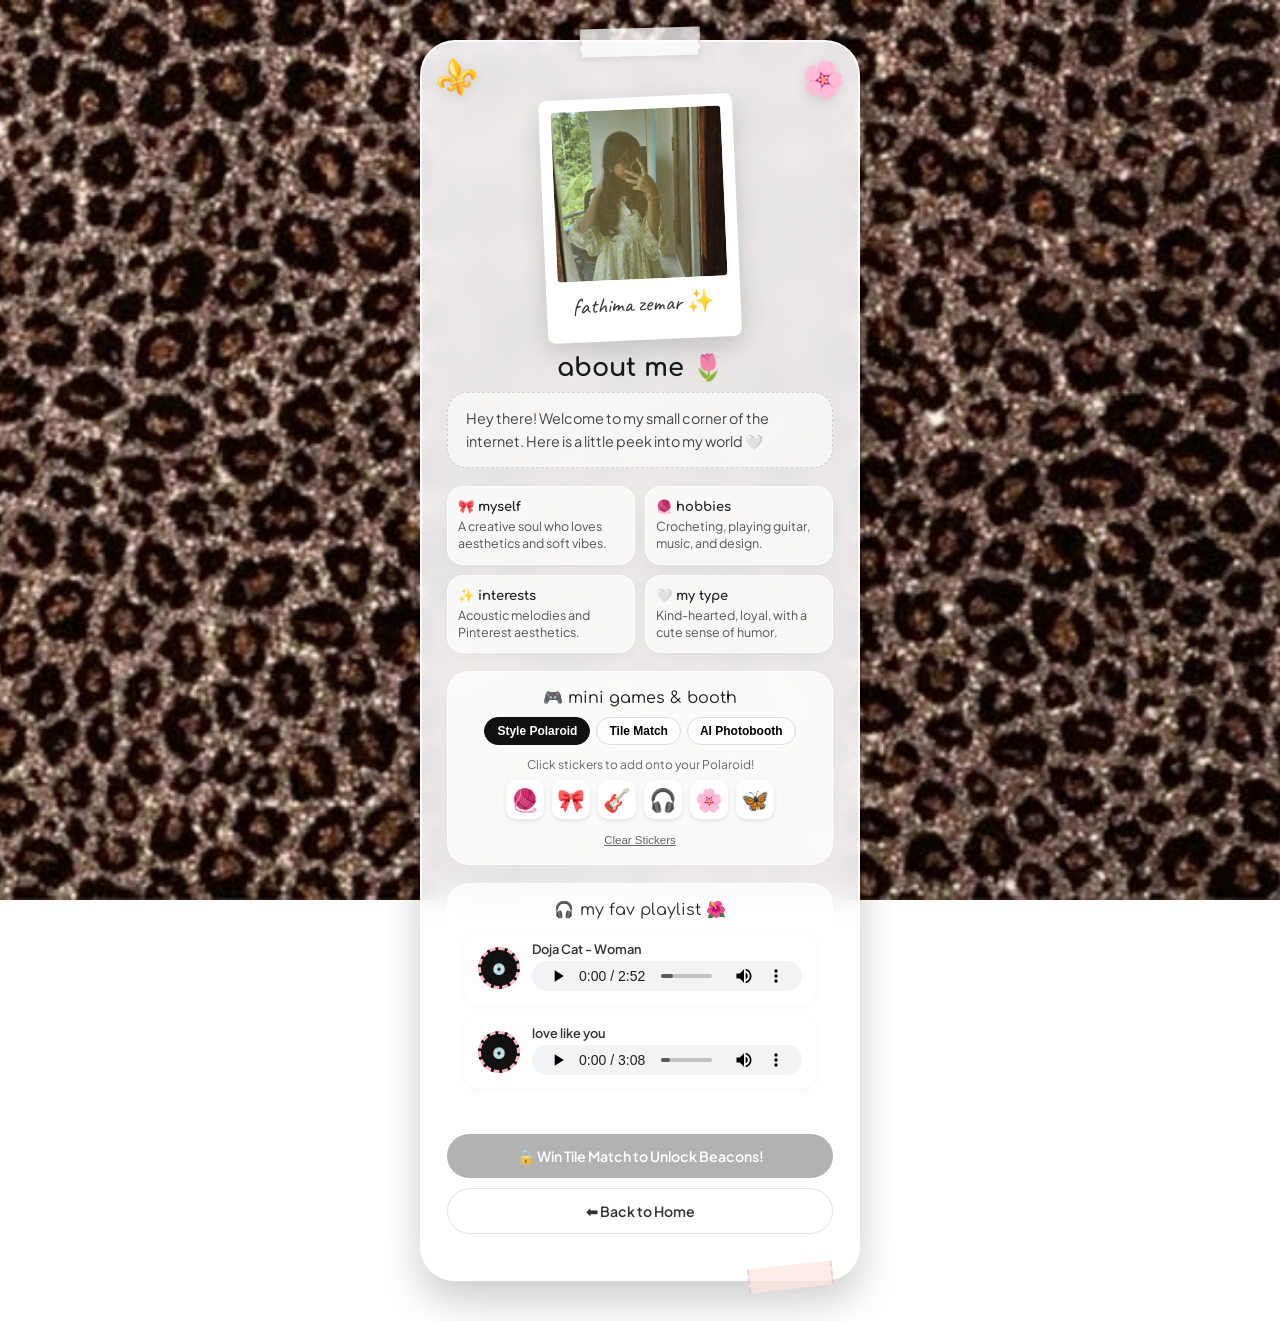
==== commit b4f7aec7: "Update about.html" ====
--- a/about.html
+++ b/about.html
@@ -533,7 +533,7 @@
     <!-- Polaroid Area -->
     <div class="polaroid-container" id="polaroidContainer">
       <div class="polaroid" id="polaroidFrame">
-        <img src="3.jpg" alt="Profile Picture" id="profileImg">
+        <img src="myself.jpeg" alt="Profile Picture" id="profileImg">
         <div class="polaroid-caption">fathima zemar ✨</div>
       </div>
     </div>
